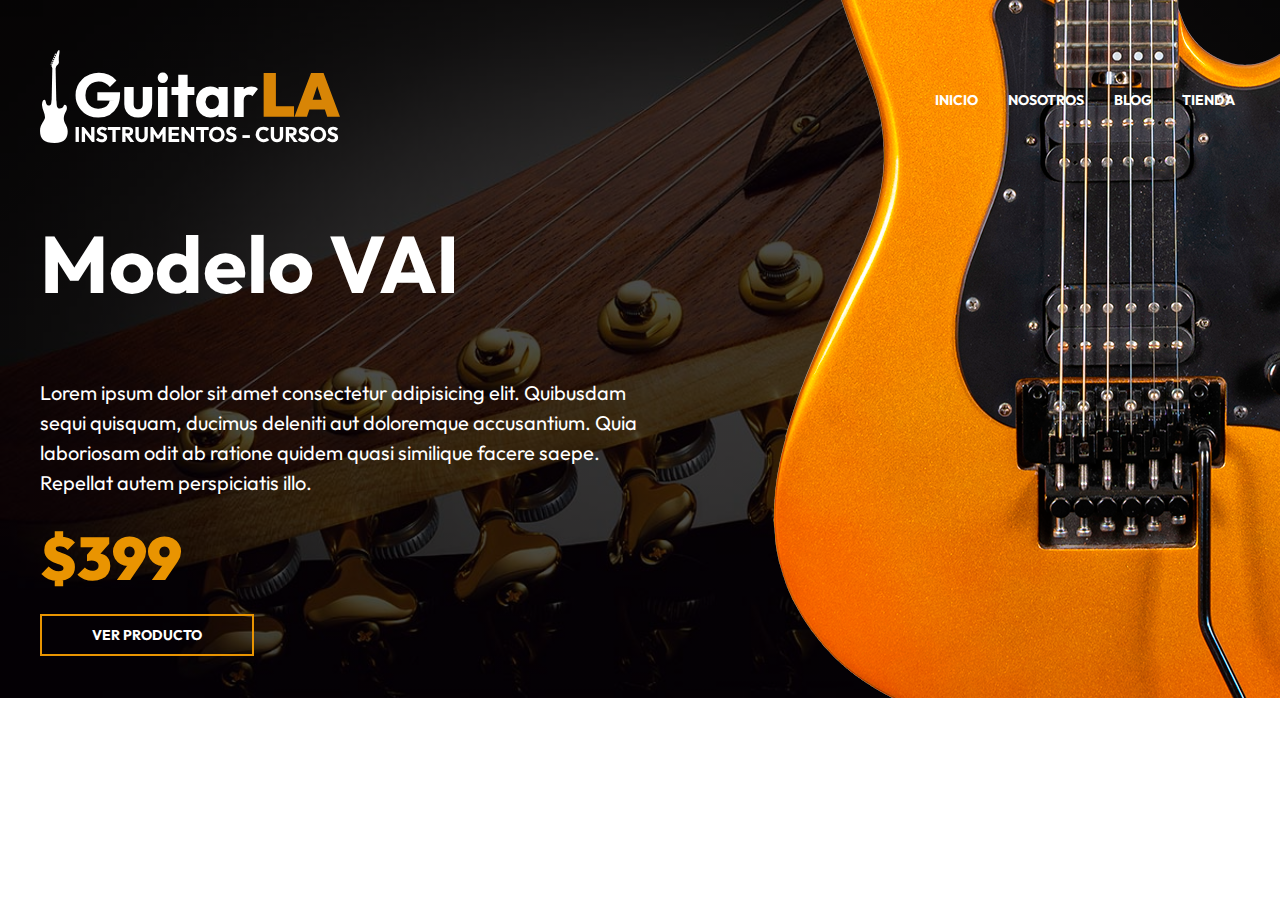
==== index.html @ 8938fd4a "Finalizada la rama Header" ====
<!DOCTYPE html>
<html lang="en">
<head>
    <meta charset="UTF-8">
    <meta http-equiv="X-UA-Compatible" content="IE=edge">
    <meta name="viewport" content="width=device-width, initial-scale=1.0">
    <title>GuitarLA</title>
    <link rel="stylesheet" href="css/normalize.css">
    <link rel="preconnect" href="https://fonts.googleapis.com">
    <link rel="preconnect" href="https://fonts.gstatic.com" crossorigin>
    <link href="https://fonts.googleapis.com/css2?family=Outfit:wght@400;700;900&display=swap" rel="stylesheet"> 
    <link rel="stylesheet" href="css/app.css">
</head>
<body>

    <!-- HEADER -->
    <header class="header">
        <div class="header__contenedor">
            <div class="header__barra">
                <a href="/">
                    <img class="header__logo" src="img/logo.svg" alt="imagen logo">
                </a>

                <nav class="navegacion">
                    <a class="navegacion__enlace" href="index.html">Inicio</a>
                    <a class="navegacion__enlace" href="nosotros.html">Nosotros</a>
                    <a class="navegacion__enlace" href="blog.html">Blog</a>
                    <a class="navegacion__enlace" href="tienda.html">Tienda</a>
                </nav>
            </div>

            <div class="modelo">
                <h1 class="modelo__nombre">Modelo VAI</h1>
                <p class="modelo__descripcion">Lorem ipsum dolor sit amet consectetur adipisicing elit. Quibusdam sequi quisquam, ducimus 
                    deleniti aut doloremque accusantium. Quia laboriosam odit ab ratione quidem quasi similique facere saepe. Repellat autem perspiciatis illo.
                </p>
                <p class="modelo__precio">$399</p>
                <a class="modelo__enlace" href="producto.html">Ver Producto</a>
            </div>
        </div>

        <img class="header__guitarra" src="img/header_guitarra.png" alt="imagen header guitarra">
    </header>
</body>
</html>
---- css/app.css ----
:root {
    --primary: #e99401;
    --negro: #262626;
    --blanco: #FFF;
    --fuente-principal: 'Outfit', sans-serif;
}
html {
    font-size: 62.5%;
    box-sizing: border-box;
}
*, *:before, *:after {
    box-sizing: inherit;
}
body {
    font-size: 2rem;
    font-family: var(--fuente-principal);
    line-height: 1.5;
}
img {
    max-width: 100%;
}

[class$="contenedor"] {
    max-width: 120rem;
    margin: 0 auto;
    width: 95%;
}
.header {
    background-image: linear-gradient(to right, rgb(0 0 0 /.7), rgb(0 0 0 /.7)), url(../img/header.jpg);
    background-size: cover;
    background-position: 50%;
    padding: 5rem 0;
    position: relative;
}
.header__guitarra {
    display: none;
}
@media (min-width: 992px) {
    .header__guitarra {
        display: block;
        position: absolute;
        right: 0;
        bottom: 0;

        /*animation-name: mostrarImagen;
        animation-duration: 1s;
        animation-delay: 0s;
        animation-timing-function: ease-in-out;
        animation-iteration-count: 1;*/

        animation: 1s ease-in-out 0s 1 mostrarImagen;
    }
}
@keyframes mostrarImagen {
    0% {
        opacity: 0;
        transform: translateX(-10rem);
    }
    50% {
        opacity: 0;
    }
    100% {
        opacity: 1;
        transform: translateX(0);
    }
}
.header__barra {
    display: flex;
    flex-direction: column;
    align-items: center;
}
@media (min-width: 768px) {
    .header__barra {
        flex-direction: row;
        justify-content: space-between;
    }
}
.header__logo {
    width: 30rem;
}
.navegacion {
    display: flex;
    gap: 2rem;
    margin-top: 5rem;
    position: relative;
    z-index: 1;
}
@media (min-width: 768px) {
    .navegacion {
        margin-top: 0;
    }
}
.navegacion__enlace {
    color: var(--blanco);
    text-decoration: none;
    text-transform: uppercase;
    padding: .5rem;
    font-size: 1.4rem;
    font-weight: 700;
    transition-property: background-color;
    transition-duration: .3s;
}
.navegacion__enlace:hover {
    background-color: var(--primary);
}

.modelo {
    color: var(--blanco);
    margin-top: 5rem;
    text-align: center;
}
@media (min-width: 768px) {
    .modelo {
        text-align: left;
        width: 50%;
    }
}
.modelo__nombre {
    font-size: 8rem;
}
.modelo__precio {
    font-size: 6rem;
    color: var(--primary);
    font-weight: 900;
    line-height: 0;
}
.modelo__enlace {
    margin-top: 2rem;
    text-decoration: none;
    padding: 1rem 5rem;
    border: 2px solid var(--primary);
    color: var(--blanco);
    text-transform: uppercase;
    font-weight: 700;
    font-size: 1.4rem;
    transition-property: background-color;
    transition-duration: .3s;
}
.modelo__enlace:hover {
    background-color: var(--primary);
}
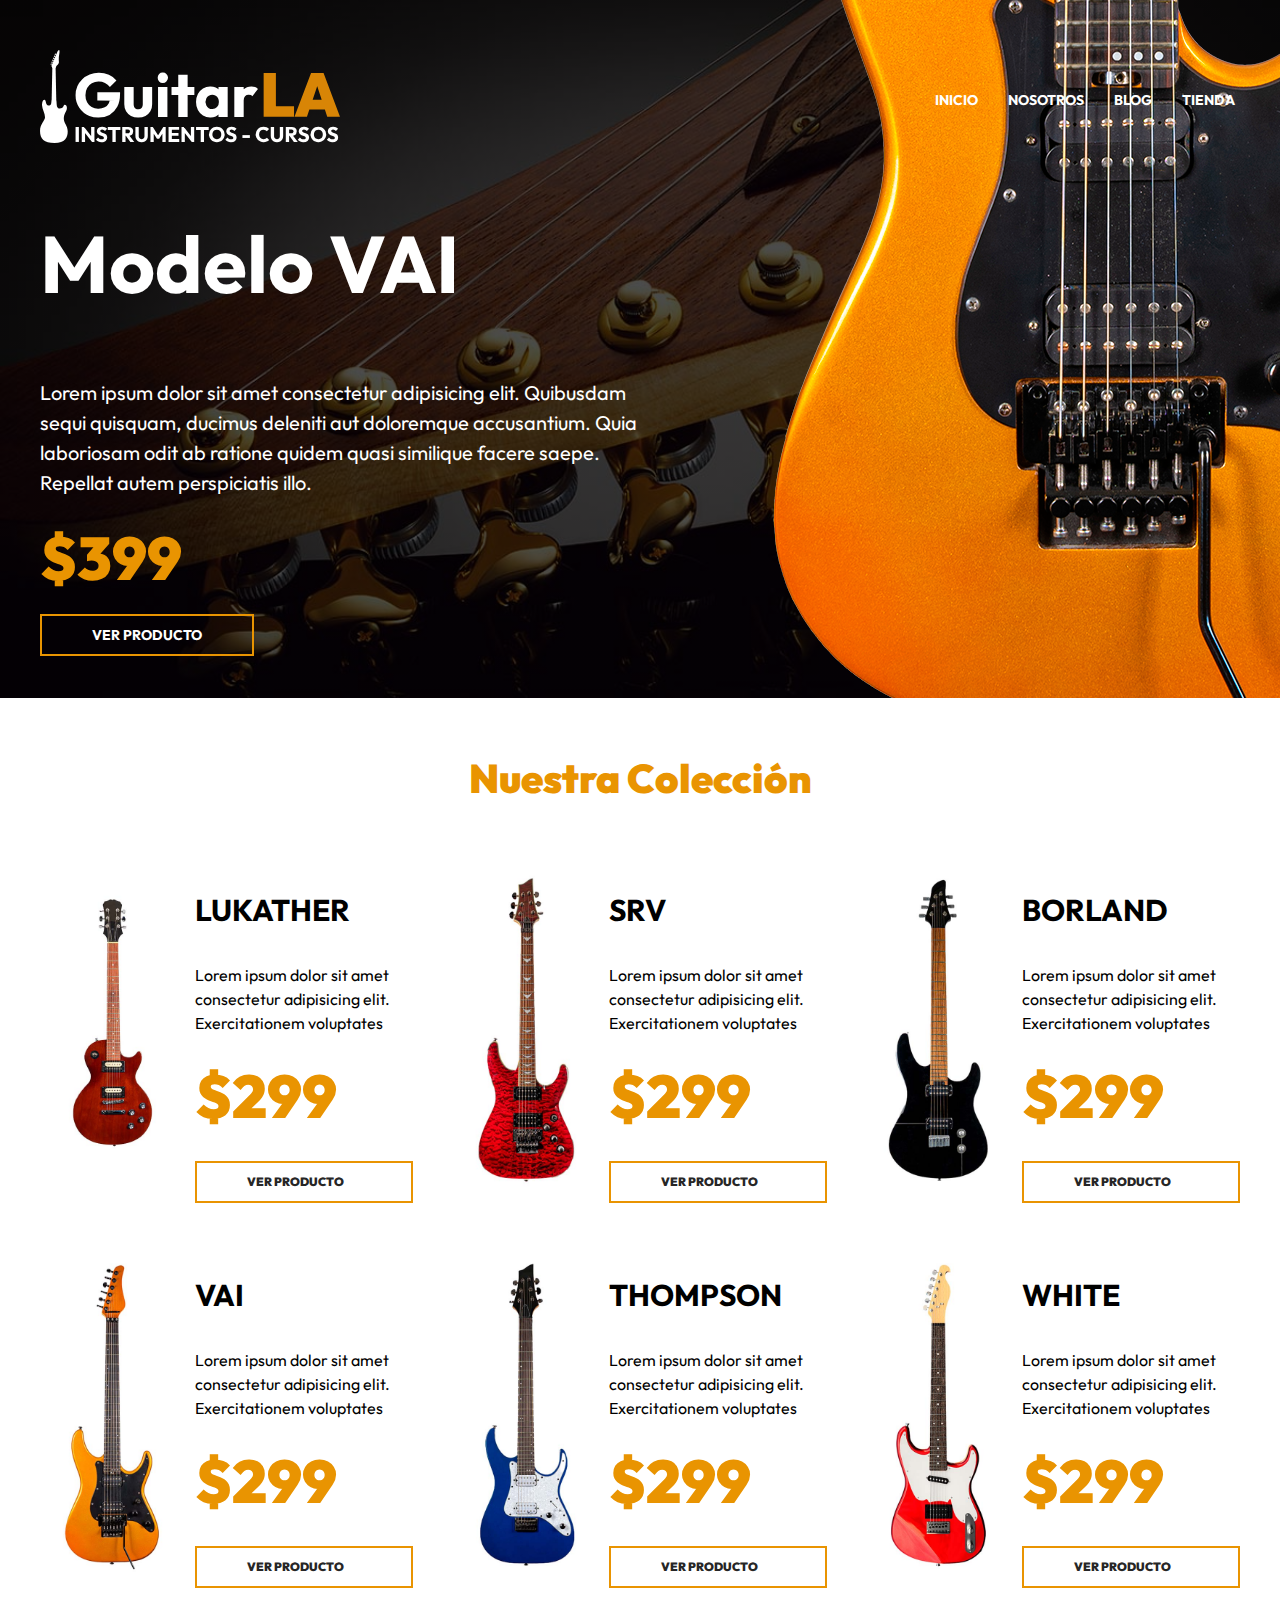
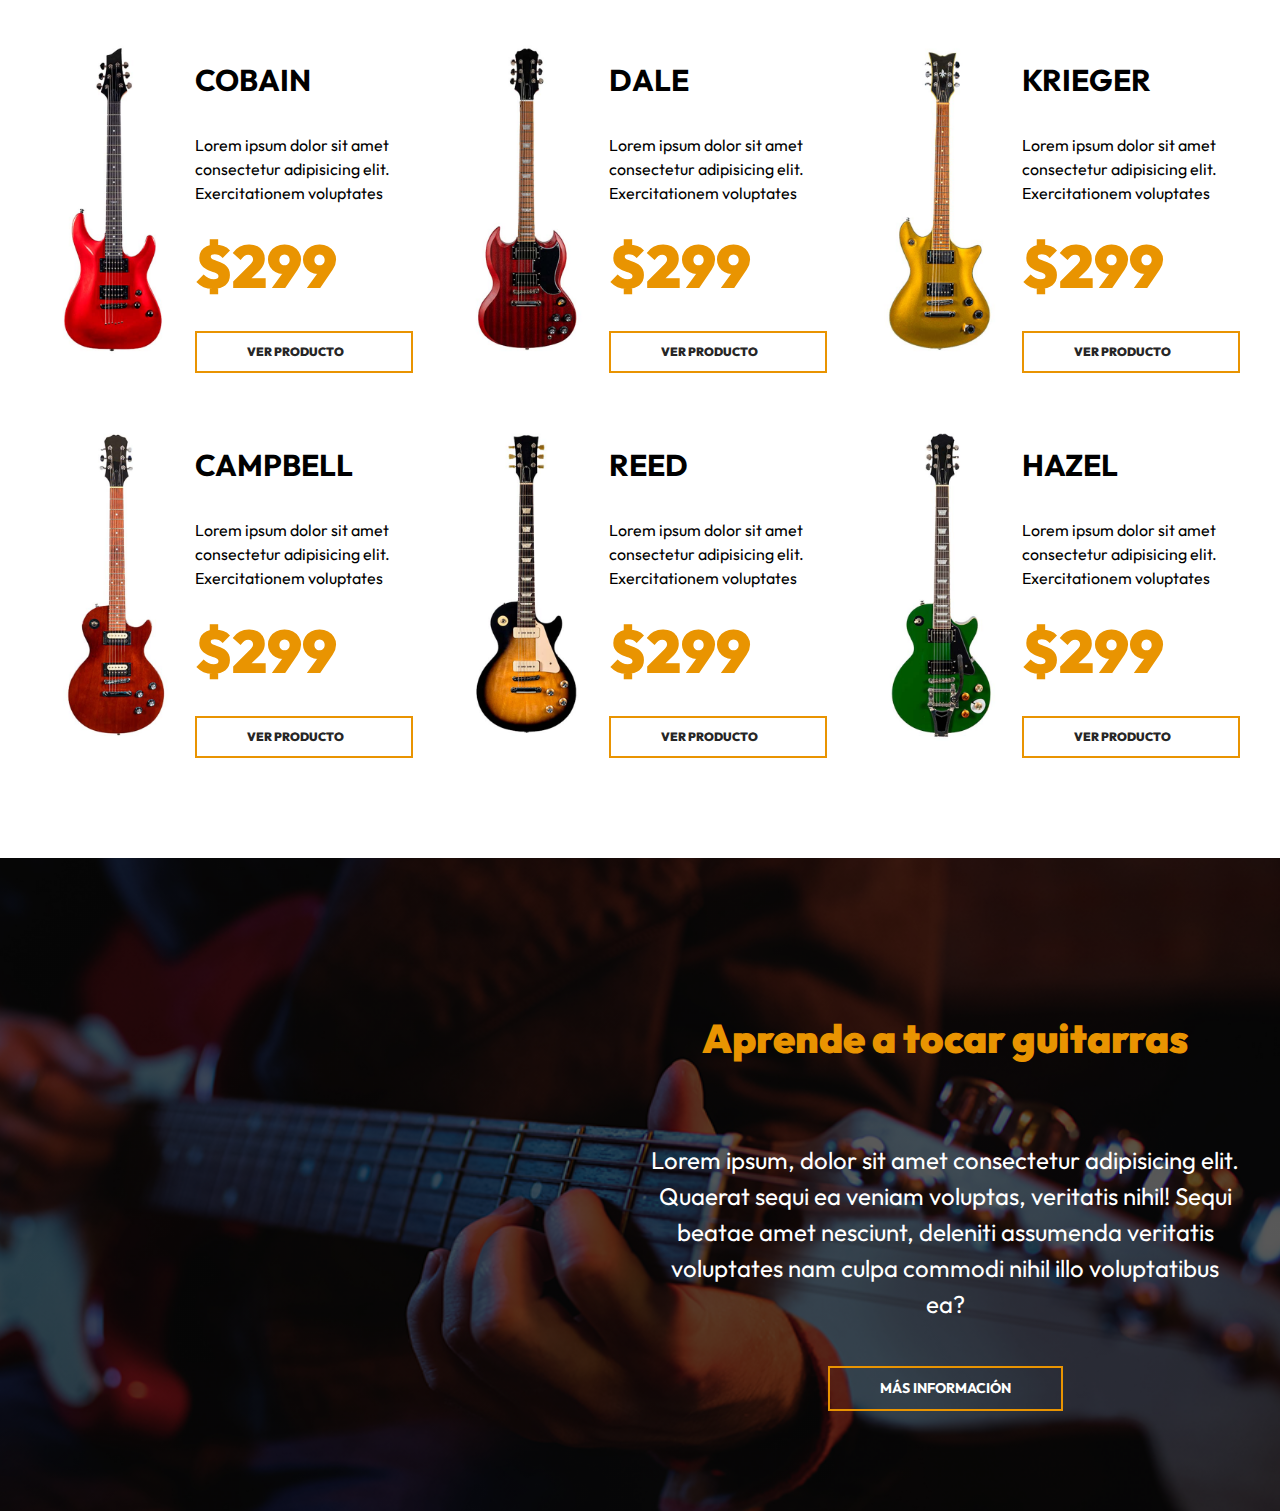
==== commit a0773074: "Finalizada la rama Productos" ====
--- a/index.html
+++ b/index.html
@@ -41,5 +41,148 @@
 
         <img class="header__guitarra" src="img/header_guitarra.png" alt="imagen header guitarra">
     </header>
+
+    <!-- PRODUCTOS -->
+    <main class="productos productos__contenedor">
+        <h2 class="productos__heading">Nuestra Colección</h2>
+
+        <div class="productos__grid">
+
+            <div class="producto">
+                <img class="producto__imagen" src="img/guitarra_01.jpg" alt="imagen guitarra">
+                <div class="producto__contenido">
+                    <h3 class="producto__nombre">Lukather</h3>
+                    <p class="producto__descripcion">Lorem ipsum dolor sit amet consectetur adipisicing elit. Exercitationem voluptates </p>
+                    <p class="producto__precio">$299</p>
+                    <a class="producto__enlace" href="producto.html">Ver Producto</a>
+                </div>
+            </div>
+
+            <div class="producto">
+                <img class="producto__imagen" src="img/guitarra_02.jpg" alt="imagen guitarra">
+                <div class="producto__contenido">
+                    <h3 class="producto__nombre">SRV</h3>
+                    <p class="producto__descripcion">Lorem ipsum dolor sit amet consectetur adipisicing elit. Exercitationem voluptates </p>
+                    <p class="producto__precio">$299</p>
+                    <a class="producto__enlace" href="producto.html">Ver Producto</a>
+                </div>
+            </div>
+
+            <div class="producto">
+                <img class="producto__imagen" src="img/guitarra_03.jpg" alt="imagen guitarra">
+                <div class="producto__contenido">
+                    <h3 class="producto__nombre">Borland</h3>
+                    <p class="producto__descripcion">Lorem ipsum dolor sit amet consectetur adipisicing elit. Exercitationem voluptates </p>
+                    <p class="producto__precio">$299</p>
+                    <a class="producto__enlace" href="producto.html">Ver Producto</a>
+                </div>
+            </div>
+
+            <div class="producto">
+                <img class="producto__imagen" src="img/guitarra_04.jpg" alt="imagen guitarra">
+                <div class="producto__contenido">
+                    <h3 class="producto__nombre">VAI</h3>
+                    <p class="producto__descripcion">Lorem ipsum dolor sit amet consectetur adipisicing elit. Exercitationem voluptates </p>
+                    <p class="producto__precio">$299</p>
+                    <a class="producto__enlace" href="producto.html">Ver Producto</a>
+                </div>
+            </div>
+
+            <div class="producto">
+                <img class="producto__imagen" src="img/guitarra_05.jpg" alt="imagen guitarra">
+                <div class="producto__contenido">
+                    <h3 class="producto__nombre">Thompson</h3>
+                    <p class="producto__descripcion">Lorem ipsum dolor sit amet consectetur adipisicing elit. Exercitationem voluptates </p>
+                    <p class="producto__precio">$299</p>
+                    <a class="producto__enlace" href="producto.html">Ver Producto</a>
+                </div>
+            </div>
+
+            <div class="producto">
+                <img class="producto__imagen" src="img/guitarra_06.jpg" alt="imagen guitarra">
+                <div class="producto__contenido">
+                    <h3 class="producto__nombre">White</h3>
+                    <p class="producto__descripcion">Lorem ipsum dolor sit amet consectetur adipisicing elit. Exercitationem voluptates </p>
+                    <p class="producto__precio">$299</p>
+                    <a class="producto__enlace" href="producto.html">Ver Producto</a>
+                </div>
+            </div>
+
+            <div class="producto">
+                <img class="producto__imagen" src="img/guitarra_07.jpg" alt="imagen guitarra">
+                <div class="producto__contenido">
+                    <h3 class="producto__nombre">Cobain</h3>
+                    <p class="producto__descripcion">Lorem ipsum dolor sit amet consectetur adipisicing elit. Exercitationem voluptates </p>
+                    <p class="producto__precio">$299</p>
+                    <a class="producto__enlace" href="producto.html">Ver Producto</a>
+                </div>
+            </div>
+
+            <div class="producto">
+                <img class="producto__imagen" src="img/guitarra_08.jpg" alt="imagen guitarra">
+                <div class="producto__contenido">
+                    <h3 class="producto__nombre">Dale</h3>
+                    <p class="producto__descripcion">Lorem ipsum dolor sit amet consectetur adipisicing elit. Exercitationem voluptates </p>
+                    <p class="producto__precio">$299</p>
+                    <a class="producto__enlace" href="producto.html">Ver Producto</a>
+                </div>
+            </div>
+
+            <div class="producto">
+                <img class="producto__imagen" src="img/guitarra_09.jpg" alt="imagen guitarra">
+                <div class="producto__contenido">
+                    <h3 class="producto__nombre">Krieger</h3>
+                    <p class="producto__descripcion">Lorem ipsum dolor sit amet consectetur adipisicing elit. Exercitationem voluptates </p>
+                    <p class="producto__precio">$299</p>
+                    <a class="producto__enlace" href="producto.html">Ver Producto</a>
+                </div>
+            </div>
+
+            <div class="producto">
+                <img class="producto__imagen" src="img/guitarra_10.jpg" alt="imagen guitarra">
+                <div class="producto__contenido">
+                    <h3 class="producto__nombre">Campbell</h3>
+                    <p class="producto__descripcion">Lorem ipsum dolor sit amet consectetur adipisicing elit. Exercitationem voluptates </p>
+                    <p class="producto__precio">$299</p>
+                    <a class="producto__enlace" href="producto.html">Ver Producto</a>
+                </div>
+            </div>
+
+            <div class="producto">
+                <img class="producto__imagen" src="img/guitarra_11.jpg" alt="imagen guitarra">
+                <div class="producto__contenido">
+                    <h3 class="producto__nombre">Reed</h3>
+                    <p class="producto__descripcion">Lorem ipsum dolor sit amet consectetur adipisicing elit. Exercitationem voluptates </p>
+                    <p class="producto__precio">$299</p>
+                    <a class="producto__enlace" href="producto.html">Ver Producto</a>
+                </div>
+            </div>
+
+            <div class="producto">
+                <img class="producto__imagen" src="img/guitarra_12.jpg" alt="imagen guitarra">
+                <div class="producto__contenido">
+                    <h3 class="producto__nombre">Hazel</h3>
+                    <p class="producto__descripcion">Lorem ipsum dolor sit amet consectetur adipisicing elit. Exercitationem voluptates </p>
+                    <p class="producto__precio">$299</p>
+                    <a class="producto__enlace" href="producto.html">Ver Producto</a>
+                </div>
+            </div>
+
+        </div>
+
+    </main>
+
+    <!-- CURSOS -->
+    <section class="cursos">
+        <div class="cursos__contenedor cursos__grid">
+            <div class="cursos__contenido">
+                <h2 class="cursos__heading">Aprende a tocar guitarras</h2>
+                <p class="cursos__texto">Lorem ipsum, dolor sit amet consectetur adipisicing elit. Quaerat sequi ea veniam voluptas, 
+                    veritatis nihil! Sequi beatae amet nesciunt, deleniti assumenda veritatis voluptates nam culpa commodi nihil illo voluptatibus ea?
+                </p>
+                <a class="cursos__enlace" href="#">Más Información</a>
+            </div>
+        </div>
+    </section>
 </body>
 </html>--- a/css/app.css
+++ b/css/app.css
@@ -20,10 +20,17 @@
     max-width: 100%;
 }
 
-[class$="contenedor"] {
+[class*="__contenedor"] {
     max-width: 120rem;
     margin: 0 auto;
     width: 95%;
+}
+[class$="__heading"] {
+    font-size: 4rem;
+    text-align: center;
+    font-weight: 900;
+    color: var(--primary);
+    margin: 5rem 0;
 }
 .header {
     background-image: linear-gradient(to right, rgb(0 0 0 /.7), rgb(0 0 0 /.7)), url(../img/header.jpg);
@@ -138,4 +145,102 @@
 }
 .modelo__enlace:hover {
     background-color: var(--primary);
+}
+
+.productos__grid {
+    display: grid;
+    gap: 4rem;
+}
+@media (min-width: 768px) {
+    .productos__grid {
+        grid-template-columns: repeat(2, 1fr);
+    }
+}
+@media (min-width: 1200px) {
+    .productos__grid {
+        grid-template-columns: repeat(3, 1fr);
+    }
+}
+.producto {
+    display: grid;
+    grid-template-columns: 2fr 3fr;
+    column-gap: 1rem;
+    align-items: center;
+}
+.producto__nombre {
+    font-size: 3rem;
+    text-transform: uppercase;
+}
+.producto__descripcion {
+    font-size: 1.6rem;
+}
+.producto__precio {
+    color: var(--primary);
+    font-size: 6rem;
+    font-weight: 900;
+    margin: 0;
+}
+.producto__enlace {
+    margin-top: 2rem;
+    display: block;
+    text-decoration: none;
+    color: var(--negro);
+    padding: 1rem 5rem;
+    border: 2px solid var(--primary);
+    font-size: 1.2rem;
+    font-weight: 900;
+    text-transform: uppercase;
+    transition-property: background-color;
+    transition-duration: .3s;
+}
+.producto__enlace:hover {
+    background-color: var(--primary);
+    color: var(--blanco);
+}
+
+.cursos {
+    background-image: linear-gradient(to right, rgb( 0 0 0 / .65), rgb( 0 0 0 / .65)), url('../img/cursos_bg.jpg');
+    padding: 10rem 0;
+    margin-top: 10rem;
+    background-size: cover;
+    background-position: 50%;
+}
+@media (min-width:768px) {
+    .cursos__grid {
+        display: grid;
+        grid-template-columns: repeat(2, 1fr);
+        column-gap: 2rem;
+    }
+}
+.cursos__contenido {
+    display: flex;
+    flex-direction: column;
+    align-items: center;
+}
+@media (min-width:768px) {
+    .cursos__contenido {
+        grid-column: 2 / 3;
+    }
+}
+.cursos__texto {
+    color: var(--blanco);
+    text-align: center;
+    font-size: 2.4rem;
+}
+.cursos__enlace {
+    color: var(--blanco);
+    margin-top: 2rem;
+    display: inline-block;
+    border: 2px solid var(--primary);
+    text-decoration: none;
+    padding: 1rem 5rem;
+    text-transform: uppercase;
+    font-size: 1.4rem;
+    font-weight: 700;
+    transition-property: background-color;
+    transition-duration: .3s;
+}
+.cursos__enlace:hover {
+    background-color: var(--primary);
+    color: var(--blanco);
 }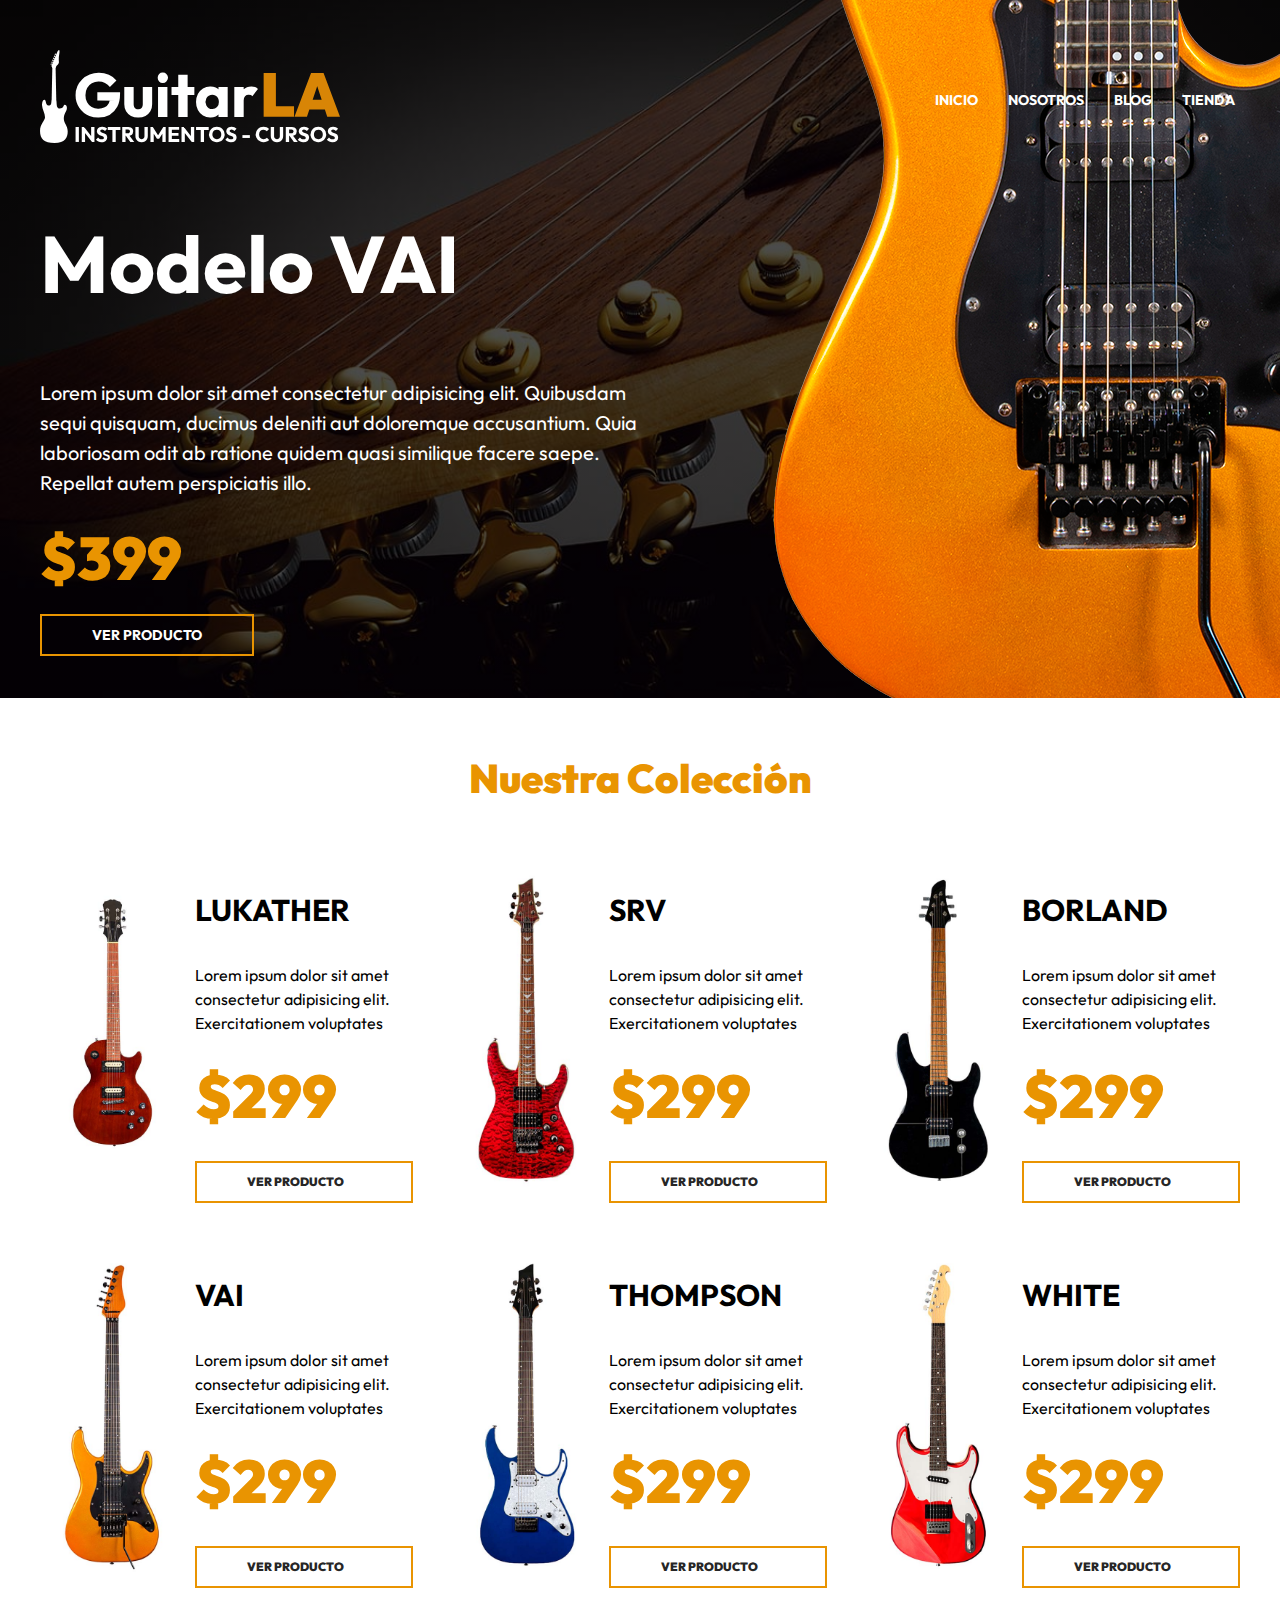
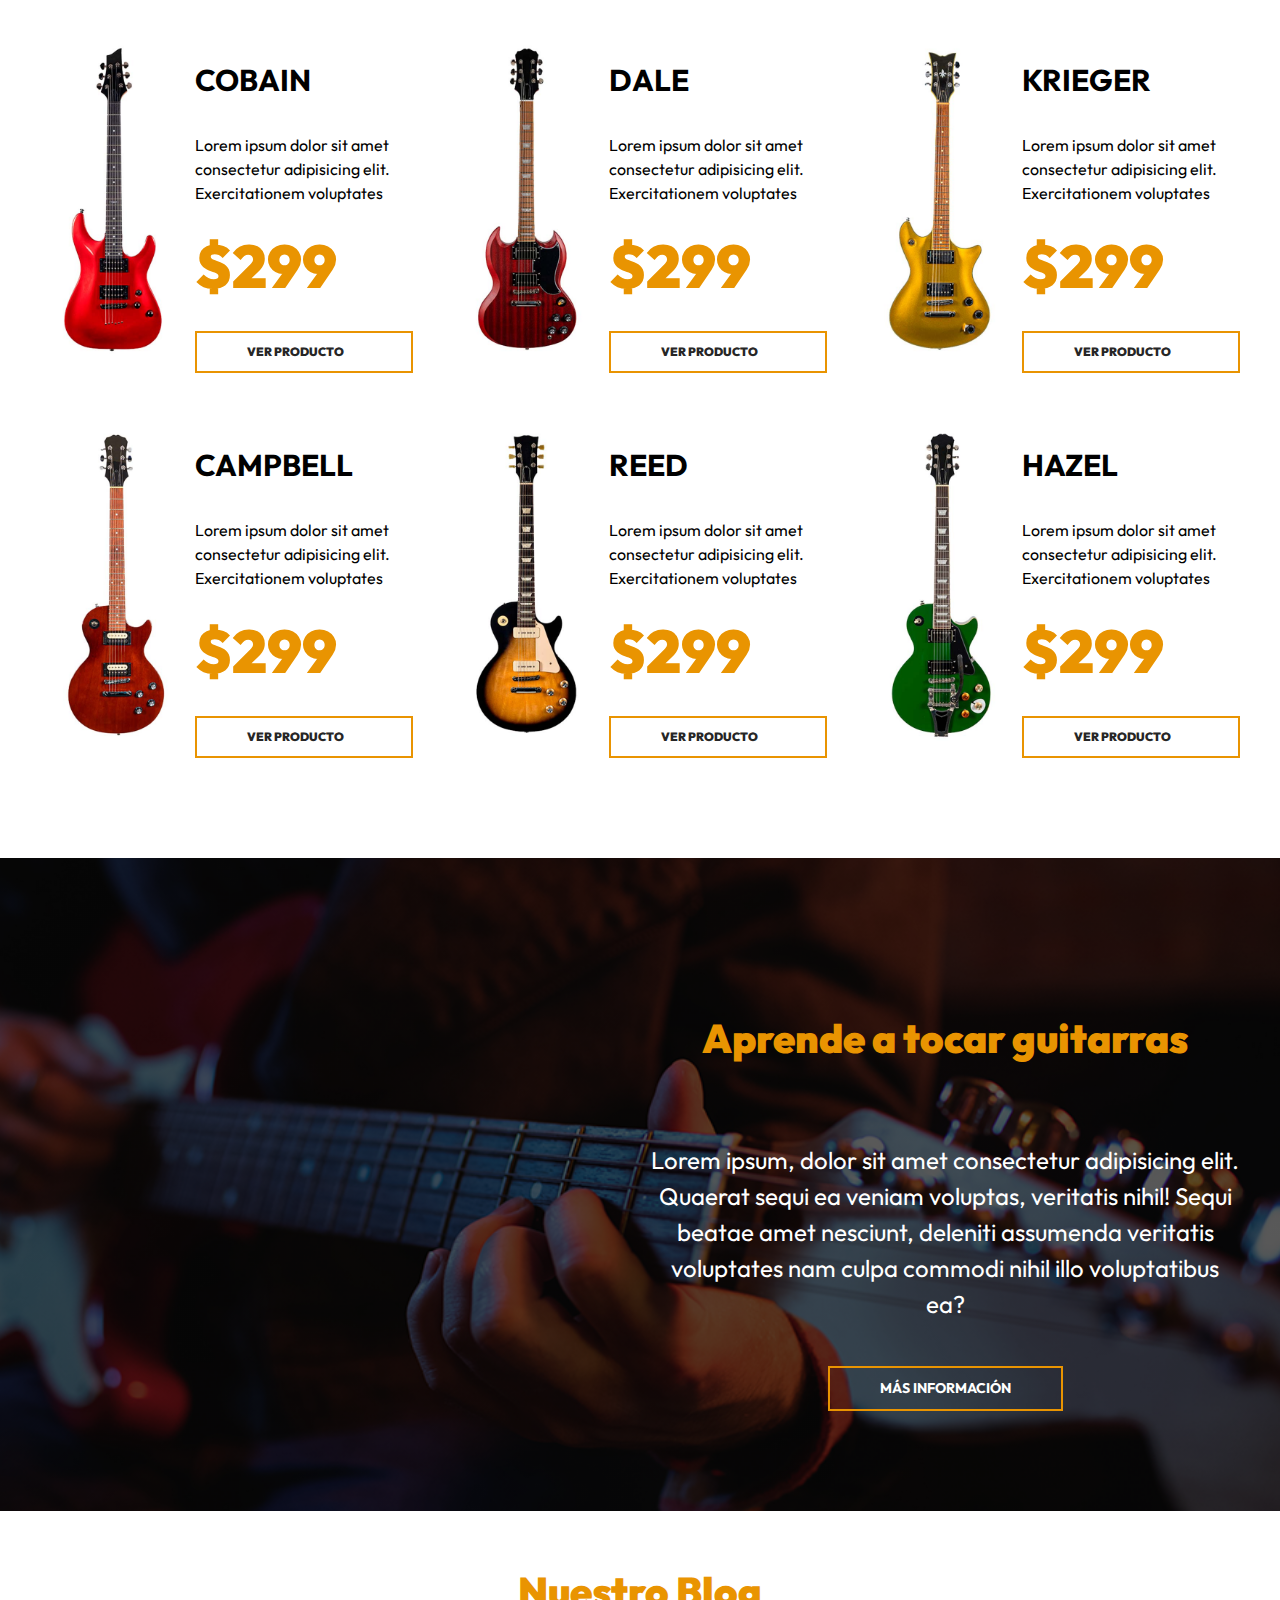
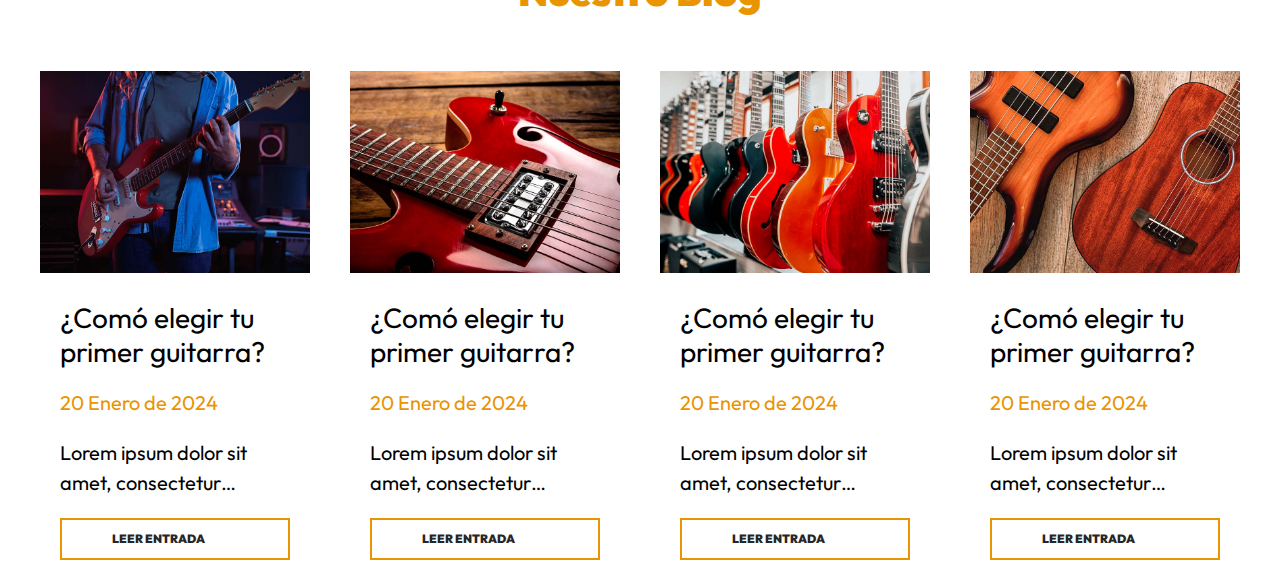
==== commit aa5df7dd: "Finalizada la rama Blog" ====
--- a/index.html
+++ b/index.html
@@ -184,5 +184,53 @@
             </div>
         </div>
     </section>
+
+    <!-- BLOG -->
+    <section class="blog">
+        <h2 class="blog__heading">Nuestro Blog</h2>
+        <div class="blog__contenedor blog__grid">
+
+            <article class="entrada">
+                <img class="entrada__imagen" src="img/blog_1.jpg" alt="imagen blog">
+                <div class="entrada__contenido">
+                    <h3 class="entrada__titulo">¿Comó elegir tu primer guitarra?</h3>
+                    <p class="entrada__fecha">20 Enero de 2024</p>
+                    <p class="entrada__texto">Lorem ipsum dolor sit amet, consectetur adipisicing elit. Non officia sapiente sit omnis</p>
+                    <a class="entrada__enlace" href="entrada.html">Leer Entrada</a>
+                </div>
+            </article>
+
+            <article class="entrada">
+                <img class="entrada__imagen" src="img/blog_2.jpg" alt="imagen blog">
+                <div class="entrada__contenido">
+                    <h3 class="entrada__titulo">¿Comó elegir tu primer guitarra?</h3>
+                    <p class="entrada__fecha">20 Enero de 2024</p>
+                    <p class="entrada__texto">Lorem ipsum dolor sit amet, consectetur adipisicing elit. Non officia sapiente sit omnis</p>
+                    <a class="entrada__enlace" href="entrada.html">Leer Entrada</a>
+                </div>
+            </article>
+
+            <article class="entrada">
+                <img class="entrada__imagen" src="img/blog_3.jpg" alt="imagen blog">
+                <div class="entrada__contenido">
+                    <h3 class="entrada__titulo">¿Comó elegir tu primer guitarra?</h3>
+                    <p class="entrada__fecha">20 Enero de 2024</p>
+                    <p class="entrada__texto">Lorem ipsum dolor sit amet, consectetur adipisicing elit. Non officia sapiente sit omnis</p>
+                    <a class="entrada__enlace" href="entrada.html">Leer Entrada</a>
+                </div>
+            </article>
+
+            <article class="entrada">
+                <img class="entrada__imagen" src="img/blog_4.jpg" alt="imagen blog">
+                <div class="entrada__contenido">
+                    <h3 class="entrada__titulo">¿Comó elegir tu primer guitarra?</h3>
+                    <p class="entrada__fecha">20 Enero de 2024</p>
+                    <p class="entrada__texto">Lorem ipsum dolor sit amet, consectetur adipisicing elit. Non officia sapiente sit omnis</p>
+                    <a class="entrada__enlace" href="entrada.html">Leer Entrada</a>
+                </div>
+            </article>
+
+        </div>
+    </section>
 </body>
 </html>--- a/css/app.css
+++ b/css/app.css
@@ -243,4 +243,55 @@
 .cursos__enlace:hover {
     background-color: var(--primary);
     color: var(--blanco);
+}
+
+.blog__grid {
+    display: grid;
+    gap: 4rem;
+}
+@media (min-width: 768px) {
+    .blog__grid {
+        grid-template-columns: repeat(2, 1fr);
+    }
+}
+@media (min-width: 992px) {
+    .blog__grid {
+        grid-template-columns: repeat(4, 1fr);
+    }
+}
+.entrada__contenido {
+    padding: 2rem;
+}
+.entrada__titulo {
+    font-weight: 400;
+    font-size: 2.8rem;
+    margin: 0;
+    line-height: 1.2;
+}
+.entrada__fecha {
+    color: var(--primary);
+}
+.entrada__enlace {
+    margin-top: 2rem;
+    display: block;
+    text-decoration: none;
+    color: var(--negro);
+    padding: 1rem 5rem;
+    border: 2px solid var(--primary);
+    font-size: 1.2rem;
+    font-weight: 900;
+    text-transform: uppercase;
+    transition-property: background-color;
+    transition-duration: .3s;
+}
+.entrada__enlace:hover {
+    background-color: var(--primary);
+    color: var(--blanco);
+}
+/* Ocultar texto demasiado largo*/
+.entrada__texto {
+    display: -webkit-box;
+    -webkit-box-orient: vertical;
+    -webkit-line-clamp: 2;
+    overflow: hidden;
 }